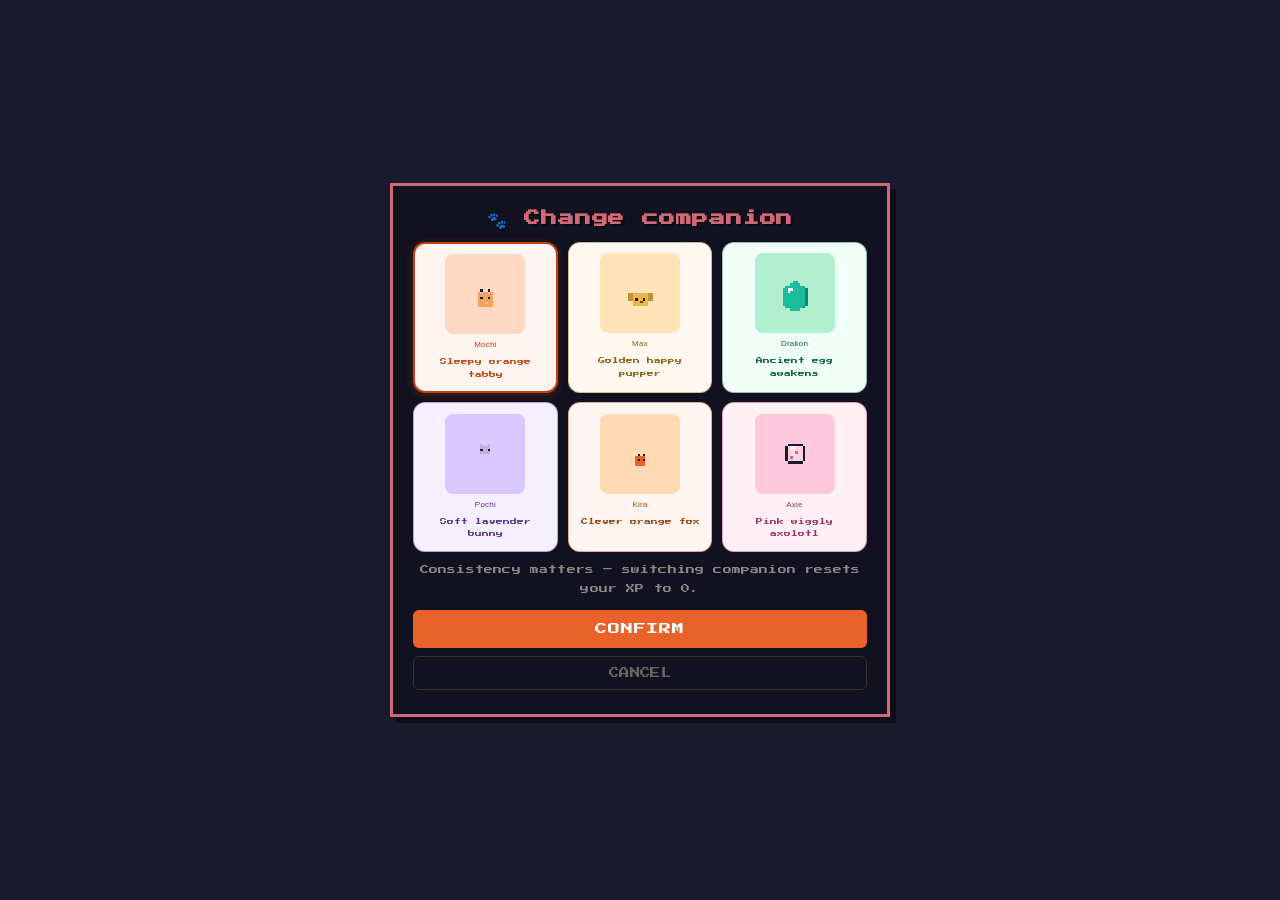
==== pet-picker-preview.html @ 86d7a97c "pet picker change" ====
<!DOCTYPE html>
<html lang="en">
<head>
  <meta charset="UTF-8">
  <title>Pet Picker Preview</title>
  <link rel="preconnect" href="https://fonts.googleapis.com">
  <link href="https://fonts.googleapis.com/css2?family=Press+Start+2P&display=swap" rel="stylesheet">
  <style>
    * { box-sizing: border-box; margin: 0; padding: 0; }

    body {
      background: #1a1a2e;
      display: flex;
      align-items: center;
      justify-content: center;
      min-height: 100vh;
      font-family: 'Press Start 2P', monospace;
      padding: 24px;
    }

    /* ── Modal shell ── */
    .modal {
      background: #12111f;
      border: 3px solid #d06878;
      box-shadow: 6px 6px 0 rgba(0,0,0,0.5);
      padding: 1.5rem 1.25rem;
      width: 100%;
      max-width: 500px;
    }

    .modal h3 {
      font-size: 1rem;
      color: #d06878;
      text-align: center;
      letter-spacing: 0.05em;
      text-shadow: 2px 2px 0 rgba(0,0,0,0.4);
      margin-bottom: 0.75rem;
    }

    /* ── 3×2 pet grid ── */
    .pet-picker {
      display: grid;
      grid-template-columns: repeat(3, 1fr);
      gap: 0.6rem;
      margin: 0.75rem 0 0.5rem;
    }

    .pet-card {
      display: flex;
      flex-direction: column;
      align-items: center;
      gap: 0.4rem;
      padding: 0.65rem 0.5rem 0.6rem;
      border-radius: 12px;
      cursor: pointer;
      transition: transform 0.15s, box-shadow 0.15s, border-color 0.15s;
      text-align: center;
      border-style: solid;
      border-width: 0.5px;
    }

    .pet-card:hover {
      transform: translateY(-2px);
    }

    .pet-card-canvas-box {
      display: flex;
      align-items: center;
      justify-content: center;
      width: 80px;
      height: 80px;
      border-radius: 8px;
      overflow: hidden;
      flex-shrink: 0;
    }

    .pet-card-canvas-box canvas {
      image-rendering: pixelated;
      display: block;
    }

    .pet-card-name {
      font-size: 0.5rem;
      letter-spacing: 0.03em;
    }

    .pet-card-desc {
      font-size: 0.42rem;
      line-height: 1.9;
      font-family: 'Press Start 2P', monospace;
    }

    /* ── Warning ── */
    .pet-picker-warning {
      font-size: 0.55rem;
      color: #888;
      text-align: center;
      margin: 0.5rem 0 0.75rem;
      line-height: 2.2;
      letter-spacing: 0.02em;
      font-family: 'Press Start 2P', monospace;
    }

    /* ── Buttons ── */
    .picker-confirm-btn {
      display: block;
      width: 100%;
      padding: 0.8rem;
      background: #e8622a;
      color: #ffffff;
      border: none;
      border-radius: 6px;
      font-family: 'Press Start 2P', monospace;
      font-size: 0.75rem;
      letter-spacing: 0.06em;
      text-transform: uppercase;
      cursor: pointer;
      transition: background 0.1s, transform 0.08s;
      margin-bottom: 0.5rem;
    }

    .picker-confirm-btn:hover  { background: #d05522; }
    .picker-confirm-btn:active { transform: translateY(1px); }

    .picker-cancel-btn {
      display: block;
      width: 100%;
      margin-top: 0.5rem;
      padding: 0.7rem;
      background: none;
      border: 1px solid #333;
      color: #666;
      font-family: 'Press Start 2P', monospace;
      font-size: 0.65rem;
      letter-spacing: 0.04em;
      text-transform: uppercase;
      cursor: pointer;
      border-radius: 6px;
      transition: border-color 0.15s, color 0.15s;
    }

    .picker-cancel-btn:hover {
      border-color: #666;
      color: #aaa;
    }
  </style>
</head>
<body>

  <div class="modal">
    <h3>🐾 Change companion</h3>
    <div class="pet-picker" id="pet-picker"></div>
    <p class="pet-picker-warning">
      Consistency matters — switching companion resets your XP to 0.
    </p>
    <button class="picker-confirm-btn">CONFIRM</button>
    <button class="picker-cancel-btn">CANCEL</button>
  </div>

  <script type="module">
    import { drawPet } from './src/petSprites.js';

    const PETS = [
      { id: 'cat',      name: 'Mochi',  description: 'Sleepy orange tabby',   bg: '#fff5f0', textColor: '#c04010', innerBg: '#ffd8c4' },
      { id: 'dog',      name: 'Max',    description: 'Golden happy pupper',   bg: '#fff8f0', textColor: '#8a6010', innerBg: '#ffe4b8' },
      { id: 'dragon',   name: 'Drakon', description: 'Ancient egg awakens',   bg: '#f0fff8', textColor: '#0a6040', innerBg: '#b0f0d0' },
      { id: 'bunny',    name: 'Pochi',  description: 'Soft lavender bunny',   bg: '#f5f0ff', textColor: '#5a3090', innerBg: '#d8c8ff' },
      { id: 'fox',      name: 'Kira',   description: 'Clever orange fox',     bg: '#fff5f0', textColor: '#a04010', innerBg: '#ffd8b4' },
      { id: 'axolotl',  name: 'Axie',   description: 'Pink wiggly axolotl',   bg: '#fff0f5', textColor: '#a03060', innerBg: '#ffc8dc' },
    ];

    let selectedId = 'cat';
    const picker = document.getElementById('pet-picker');

    function borderColor(pet) {
      // hex → rgba at 40% for unselected, full for selected
      const c = pet.textColor;
      const r = parseInt(c.slice(1,3),16);
      const g = parseInt(c.slice(3,5),16);
      const b = parseInt(c.slice(5,7),16);
      return `rgba(${r},${g},${b},0.4)`;
    }

    function render() {
      picker.innerHTML = '';
      PETS.forEach(pet => {
        const selected = pet.id === selectedId;

        const card = document.createElement('button');
        card.className = 'pet-card' + (selected ? ' pet-card-selected' : '');
        card.style.background = pet.bg;
        card.style.borderColor = selected ? pet.textColor : borderColor(pet);
        card.style.borderWidth  = selected ? '2px' : '0.5px';
        card.style.boxShadow    = selected
          ? `0 2px 10px ${borderColor(pet).replace('0.4','0.28')}`
          : '';

        const box = document.createElement('div');
        box.className = 'pet-card-canvas-box';
        box.style.background = pet.innerBg;

        const canvas = document.createElement('canvas');
        canvas.width  = 96;
        canvas.height = 96;
        canvas.style.width  = '80px';
        canvas.style.height = '80px';

        box.appendChild(canvas);

        const nameEl = document.createElement('span');
        nameEl.className = 'pet-card-name';
        nameEl.textContent = pet.name;
        nameEl.style.color = pet.textColor;

        const descEl = document.createElement('span');
        descEl.className = 'pet-card-desc';
        descEl.textContent = pet.description;
        descEl.style.color = pet.textColor;

        card.appendChild(box);
        card.appendChild(nameEl);
        card.appendChild(descEl);

        card.addEventListener('click', () => {
          selectedId = pet.id;
          render();
        });

        picker.appendChild(card);

        // Draw sprite after appending so canvas is in DOM
        const ctx = canvas.getContext('2d');
        ctx.imageSmoothingEnabled = false;
        drawPet(ctx, pet.id, 0, 0, true);
      });
    }

    render();
  </script>

</body>
</html>
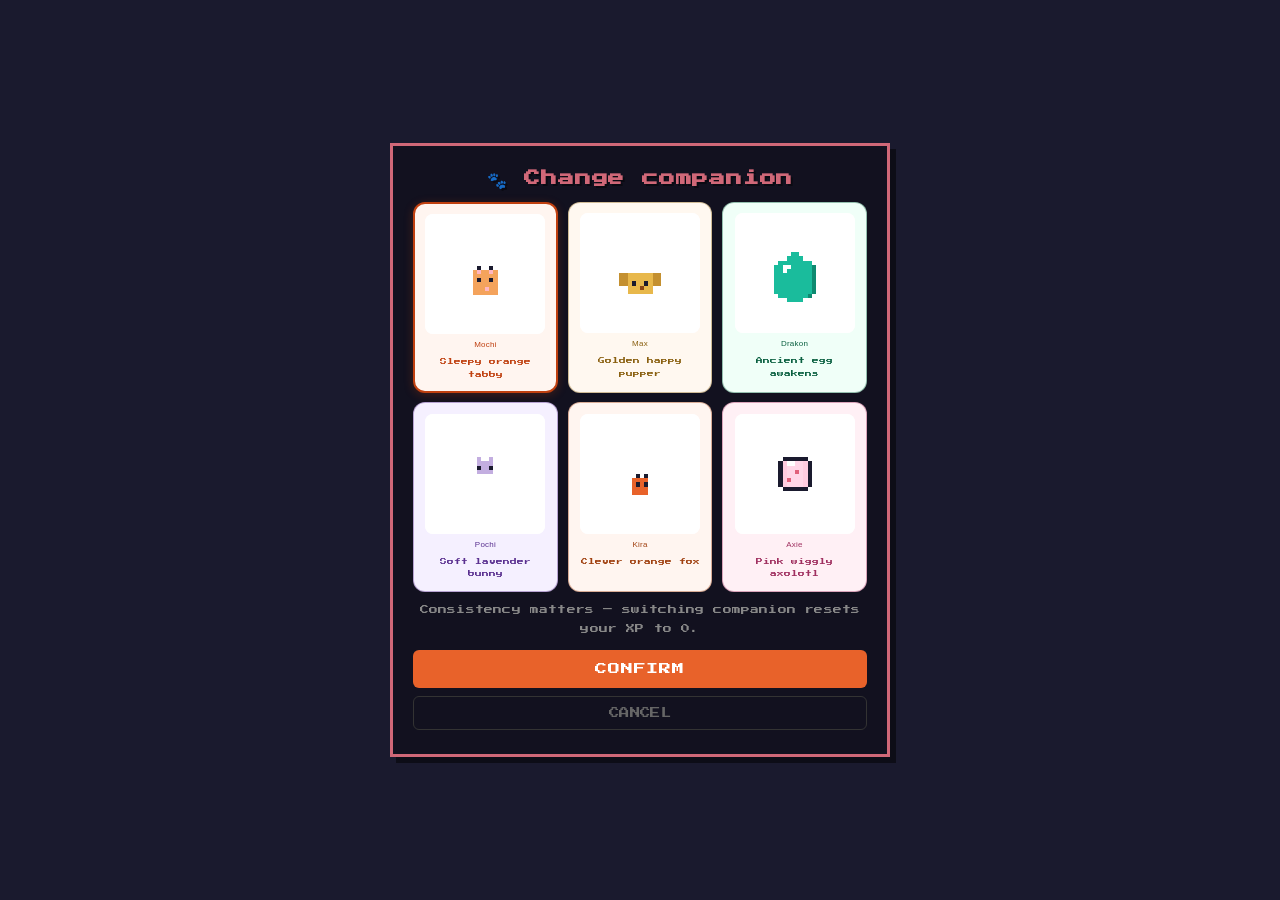
==== commit d11d36c6: "White pet picker background" ====
--- a/pet-picker-preview.html
+++ b/pet-picker-preview.html
@@ -67,8 +67,8 @@
       display: flex;
       align-items: center;
       justify-content: center;
-      width: 80px;
-      height: 80px;
+      width: 120px;
+      height: 120px;
       border-radius: 8px;
       overflow: hidden;
       flex-shrink: 0;
@@ -77,6 +77,8 @@
     .pet-card-canvas-box canvas {
       image-rendering: pixelated;
       display: block;
+      background: #ffffff !important;
+      border-radius: 8px;
     }
 
     .pet-card-name {
@@ -173,7 +175,6 @@
     const picker = document.getElementById('pet-picker');
 
     function borderColor(pet) {
-      // hex → rgba at 40% for unselected, full for selected
       const c = pet.textColor;
       const r = parseInt(c.slice(1,3),16);
       const g = parseInt(c.slice(3,5),16);
@@ -197,13 +198,15 @@
 
         const box = document.createElement('div');
         box.className = 'pet-card-canvas-box';
-        box.style.background = pet.innerBg;
+        box.style.background = '#ffffff';
 
         const canvas = document.createElement('canvas');
-        canvas.width  = 96;
-        canvas.height = 96;
-        canvas.style.width  = '80px';
-        canvas.style.height = '80px';
+        canvas.width  = 144;
+        canvas.height = 144;
+        canvas.style.width       = '120px';
+        canvas.style.height      = '120px';
+        canvas.style.background  = '#ffffff';
+        canvas.style.borderRadius = '8px';
 
         box.appendChild(canvas);
 
@@ -228,10 +231,9 @@
 
         picker.appendChild(card);
 
-        // Draw sprite after appending so canvas is in DOM
         const ctx = canvas.getContext('2d');
         ctx.imageSmoothingEnabled = false;
-        drawPet(ctx, pet.id, 0, 0, true);
+        drawPet(ctx, pet.id, 0, 0, true, '#ffffff');
       });
     }
 
